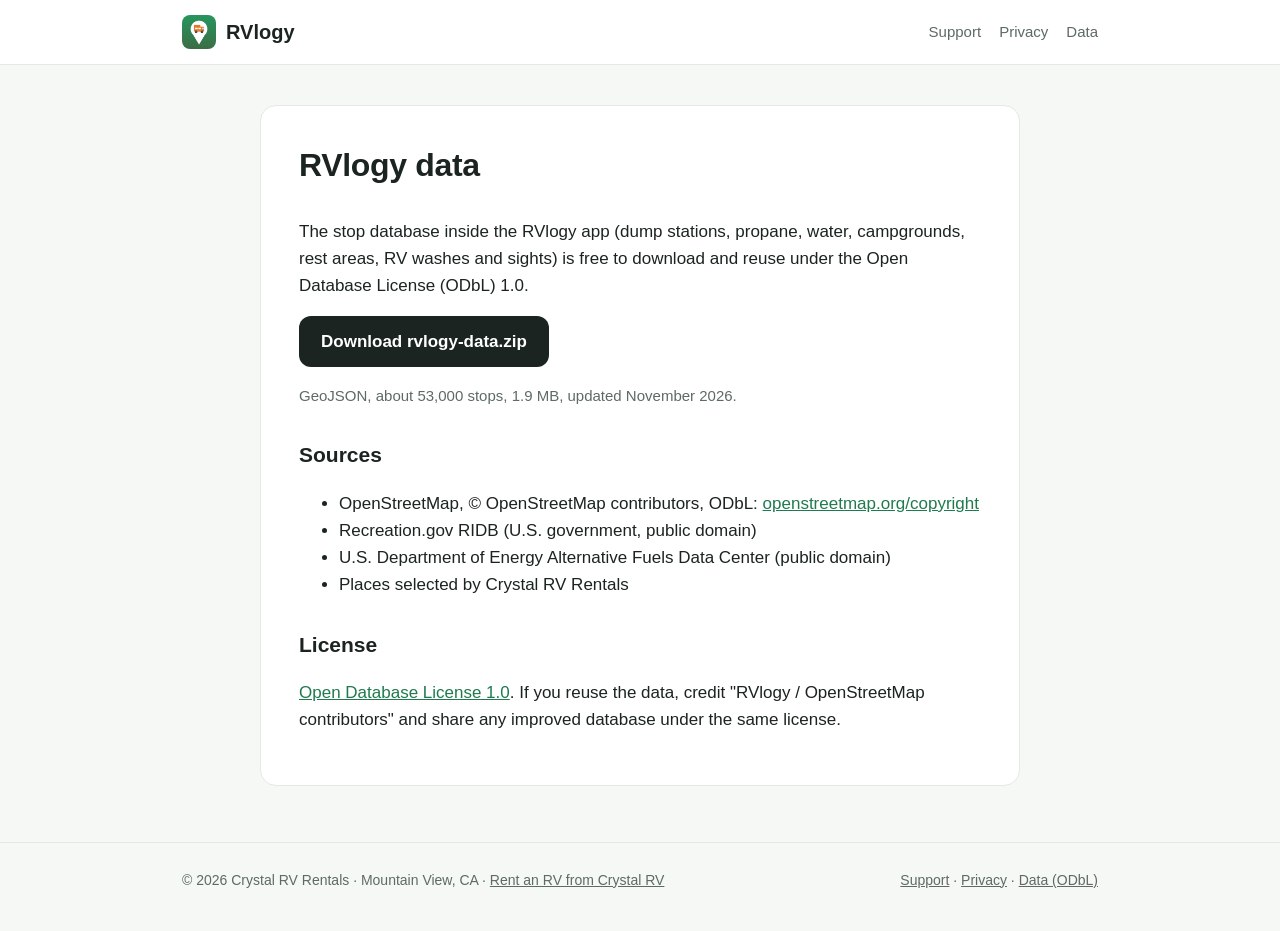
==== data/index.html @ 31a73cfd "rvlogy.com: home, support, privacy and ODbL data pages Co-Authored-By: Claude Opus 5.5 <noreply@anth" ====
<!doctype html><html lang="en"><head><meta charset="utf-8"><meta name="viewport" content="width=device-width,initial-scale=1">
<title>RVlogy open data (ODbL)</title><meta name="description" content="Download the RVlogy stop database: about 53,000 RV stops under the Open Database License.">
<link rel="icon" href="/favicon.png"><link rel="apple-touch-icon" href="/apple-touch-icon.png"><link rel="stylesheet" href="/style.css">
</head><body>
<header class="top"><div class="wrap"><a class="brand" href="/"><img src="/img/icon.png" alt="">RVlogy</a>
<nav><a href="/support/">Support</a><a href="/privacy/">Privacy</a><a href="/data/">Data</a></nav></div></header>
<main class="wrap"><article class="doc">
<h1>RVlogy data</h1>
<p>The stop database inside the RVlogy app (dump stations, propane, water, campgrounds, rest areas, RV washes and sights) is free to download and reuse under the Open Database License (ODbL) 1.0.</p>
<p><a class="badge" href="/data/rvlogy-data.zip">Download rvlogy-data.zip</a></p>
<p class="meta">GeoJSON, about 53,000 stops, 1.9 MB, updated November 2026.</p>
<h2>Sources</h2>
<ul><li>OpenStreetMap, © OpenStreetMap contributors, ODbL: <a href="https://www.openstreetmap.org/copyright">openstreetmap.org/copyright</a></li>
<li>Recreation.gov RIDB (U.S. government, public domain)</li>
<li>U.S. Department of Energy Alternative Fuels Data Center (public domain)</li>
<li>Places selected by Crystal RV Rentals</li></ul>
<h2>License</h2>
<p><a href="https://opendatacommons.org/licenses/odbl/1-0/">Open Database License 1.0</a>. If you reuse the data, credit "RVlogy / OpenStreetMap contributors" and share any improved database under the same license.</p>
</article></main>
<footer><div class="wrap"><span>© 2026 Crystal RV Rentals · Mountain View, CA · <a href="https://crystalrv.com">Rent an RV from Crystal RV</a></span>
<span><a href="/support/">Support</a> · <a href="/privacy/">Privacy</a> · <a href="/data/">Data (ODbL)</a></span></div></footer>
</body></html>
---- style.css ----
:root{--green:#1f7a4d;--green-d:#155c39;--orange:#e8792b;--ink:#1b2420;--muted:#5d6b64;--bg:#f6f8f5;--card:#fff;--line:#e3e9e4}
*{box-sizing:border-box}html{-webkit-text-size-adjust:100%}
body{margin:0;font:17px/1.6 -apple-system,BlinkMacSystemFont,"SF Pro Text","Segoe UI",Roboto,Helvetica,Arial,sans-serif;color:var(--ink);background:var(--bg)}
a{color:var(--green)}a:hover{color:var(--green-d)}
.wrap{max-width:960px;margin:0 auto;padding:0 22px}
header.top{background:#fff;border-bottom:1px solid var(--line)}
header.top .wrap{display:flex;align-items:center;justify-content:space-between;height:64px}
.brand{display:flex;align-items:center;gap:10px;font-weight:700;font-size:20px;color:var(--ink);text-decoration:none}
.brand img{width:34px;height:34px;border-radius:8px}
nav a{margin-left:18px;color:var(--muted);text-decoration:none;font-size:15px}nav a:hover{color:var(--ink)}
.hero{padding:64px 0 40px;text-align:center}
.hero img.icon{width:112px;height:112px;border-radius:26px;box-shadow:0 8px 24px rgba(0,0,0,.15)}
.hero h1{font-size:44px;line-height:1.1;margin:22px 0 8px;letter-spacing:-.02em}
.hero p.sub{font-size:21px;color:var(--muted);margin:0 auto 26px;max-width:620px}
.badge{display:inline-block;background:var(--ink);color:#fff;padding:12px 22px;border-radius:12px;font-weight:600;text-decoration:none}
.badge.soon{background:#cfd8d2;color:var(--ink)}
.shots{display:flex;gap:18px;justify-content:center;flex-wrap:wrap;padding:20px 0 50px}
.shots img{width:210px;border-radius:28px;box-shadow:0 10px 30px rgba(0,0,0,.14);background:#fff}
.features{display:grid;grid-template-columns:repeat(auto-fit,minmax(260px,1fr));gap:18px;padding-bottom:56px}
.card{background:var(--card);border:1px solid var(--line);border-radius:16px;padding:22px}
.card h3{margin:0 0 6px;font-size:18px}.card p{margin:0;color:var(--muted);font-size:16px}
.doc{background:#fff;border:1px solid var(--line);border-radius:16px;padding:34px 38px;margin:40px auto 56px;max-width:760px}
.doc h1{margin-top:0;font-size:32px;letter-spacing:-.01em}.doc h2{font-size:21px;margin-top:30px}
.doc .meta{color:var(--muted);font-size:15px}
footer{border-top:1px solid var(--line);padding:26px 0 40px;color:var(--muted);font-size:14px}
footer a{color:var(--muted)}footer .wrap{display:flex;justify-content:space-between;flex-wrap:wrap;gap:10px}
@media (max-width:600px){.hero h1{font-size:34px}.shots img{width:44%}.doc{padding:24px 20px;margin:24px 0 40px}nav a{margin-left:12px}}
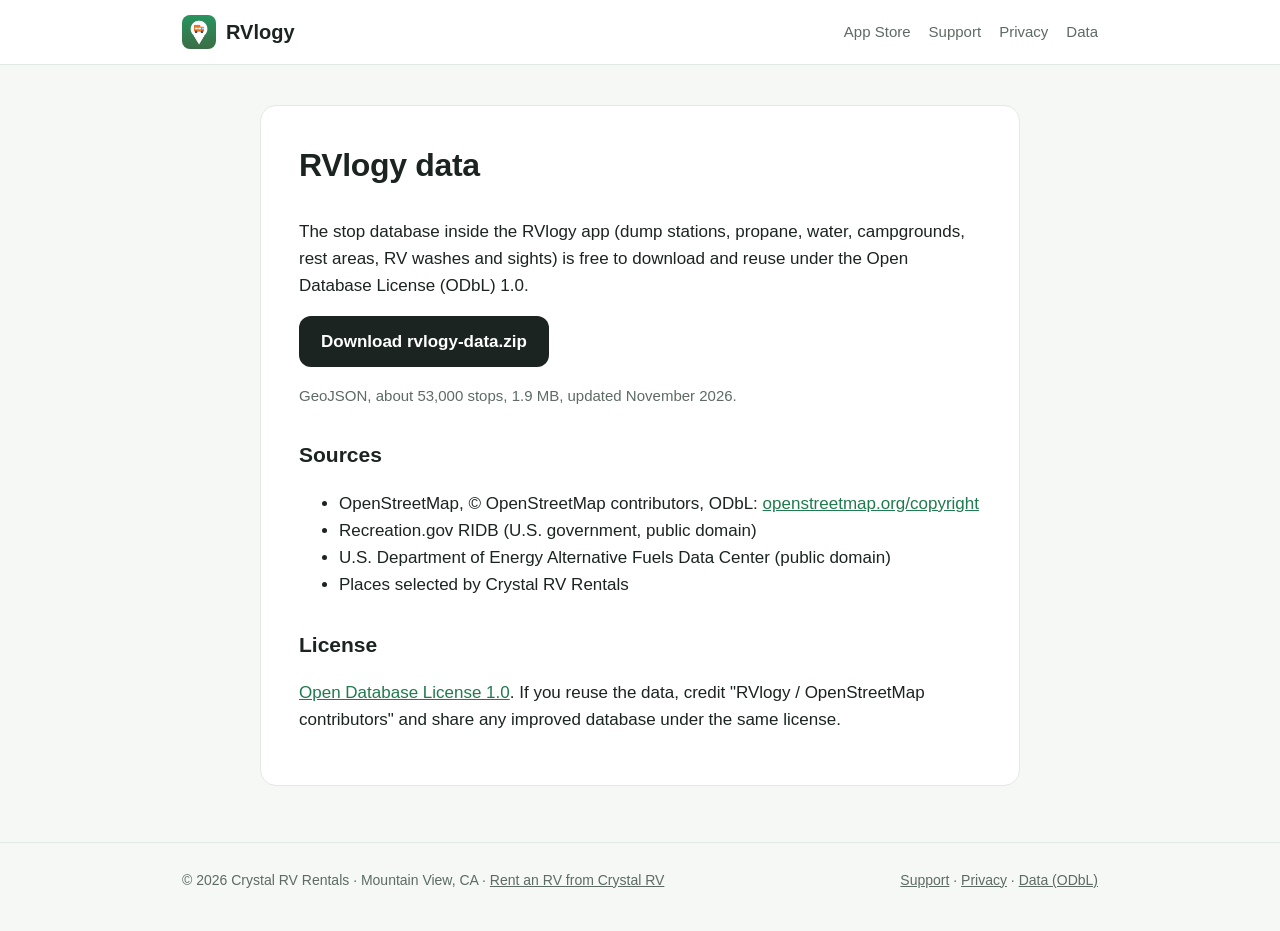
==== commit 72d5ddc3: "App is live: App Store badge, Smart App Banner, app link in nav and support Co-Authored-By: Claude O" ====
--- a/data/index.html
+++ b/data/index.html
@@ -1,9 +1,10 @@
 <!doctype html><html lang="en"><head><meta charset="utf-8"><meta name="viewport" content="width=device-width,initial-scale=1">
 <title>RVlogy open data (ODbL)</title><meta name="description" content="Download the RVlogy stop database: about 53,000 RV stops under the Open Database License.">
+<meta name="apple-itunes-app" content="app-id=6836141875">
 <link rel="icon" href="/favicon.png"><link rel="apple-touch-icon" href="/apple-touch-icon.png"><link rel="stylesheet" href="/style.css">
 </head><body>
 <header class="top"><div class="wrap"><a class="brand" href="/"><img src="/img/icon.png" alt="">RVlogy</a>
-<nav><a href="/support/">Support</a><a href="/privacy/">Privacy</a><a href="/data/">Data</a></nav></div></header>
+<nav><a href="https://apps.apple.com/us/app/rvlogy-rv-travel-map/id6836141875">App Store</a><a href="/support/">Support</a><a href="/privacy/">Privacy</a><a href="/data/">Data</a></nav></div></header>
 <main class="wrap"><article class="doc">
 <h1>RVlogy data</h1>
 <p>The stop database inside the RVlogy app (dump stations, propane, water, campgrounds, rest areas, RV washes and sights) is free to download and reuse under the Open Database License (ODbL) 1.0.</p>
--- a/style.css
+++ b/style.css
@@ -25,3 +25,7 @@
 footer{border-top:1px solid var(--line);padding:26px 0 40px;color:var(--muted);font-size:14px}
 footer a{color:var(--muted)}footer .wrap{display:flex;justify-content:space-between;flex-wrap:wrap;gap:10px}
 @media (max-width:600px){.hero h1{font-size:34px}.shots img{width:44%}.doc{padding:24px 20px;margin:24px 0 40px}nav a{margin-left:12px}}
+.badge.appstore{display:inline-flex;align-items:center;gap:10px;padding:10px 20px;border-radius:12px}
+.badge.appstore span{display:flex;flex-direction:column;text-align:left;font-size:21px;line-height:1.05;font-weight:600}
+.badge.appstore small{font-size:12px;font-weight:500;opacity:.9}
+.free{color:var(--muted);font-size:15px;margin-top:10px}
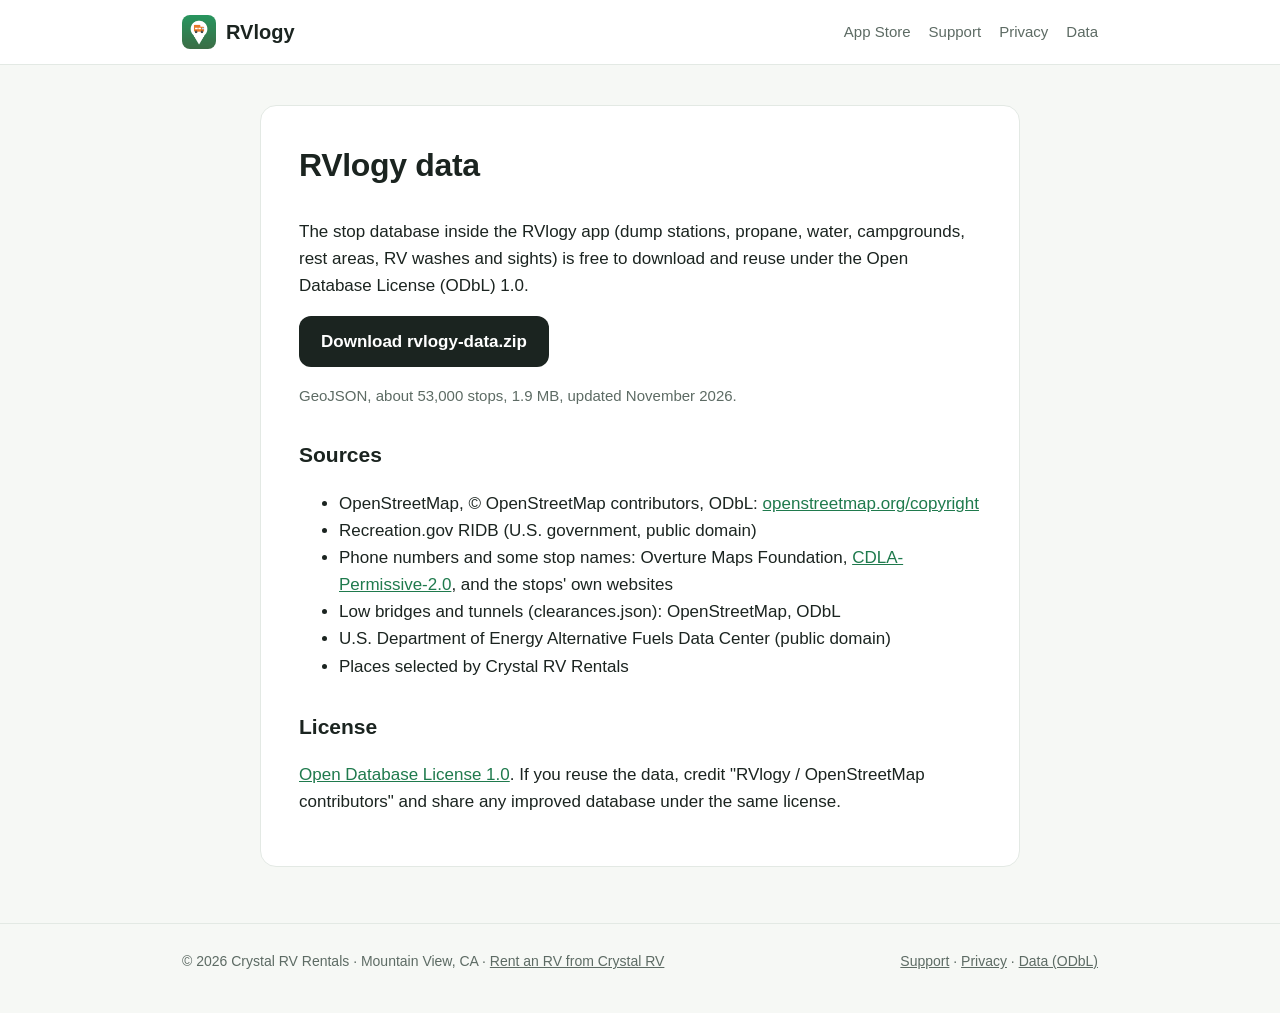
==== commit 34ecb65c: "RVlogy 1.1 prep: shared-stop page (/s/), universal links, map data for in-app updates, Overture cred" ====
--- a/data/index.html
+++ b/data/index.html
@@ -13,6 +13,8 @@
 <h2>Sources</h2>
 <ul><li>OpenStreetMap, © OpenStreetMap contributors, ODbL: <a href="https://www.openstreetmap.org/copyright">openstreetmap.org/copyright</a></li>
 <li>Recreation.gov RIDB (U.S. government, public domain)</li>
+<li>Phone numbers and some stop names: Overture Maps Foundation, <a href="https://cdla.dev/permissive-2-0/">CDLA-Permissive-2.0</a>, and the stops' own websites</li>
+<li>Low bridges and tunnels (clearances.json): OpenStreetMap, ODbL</li>
 <li>U.S. Department of Energy Alternative Fuels Data Center (public domain)</li>
 <li>Places selected by Crystal RV Rentals</li></ul>
 <h2>License</h2>
